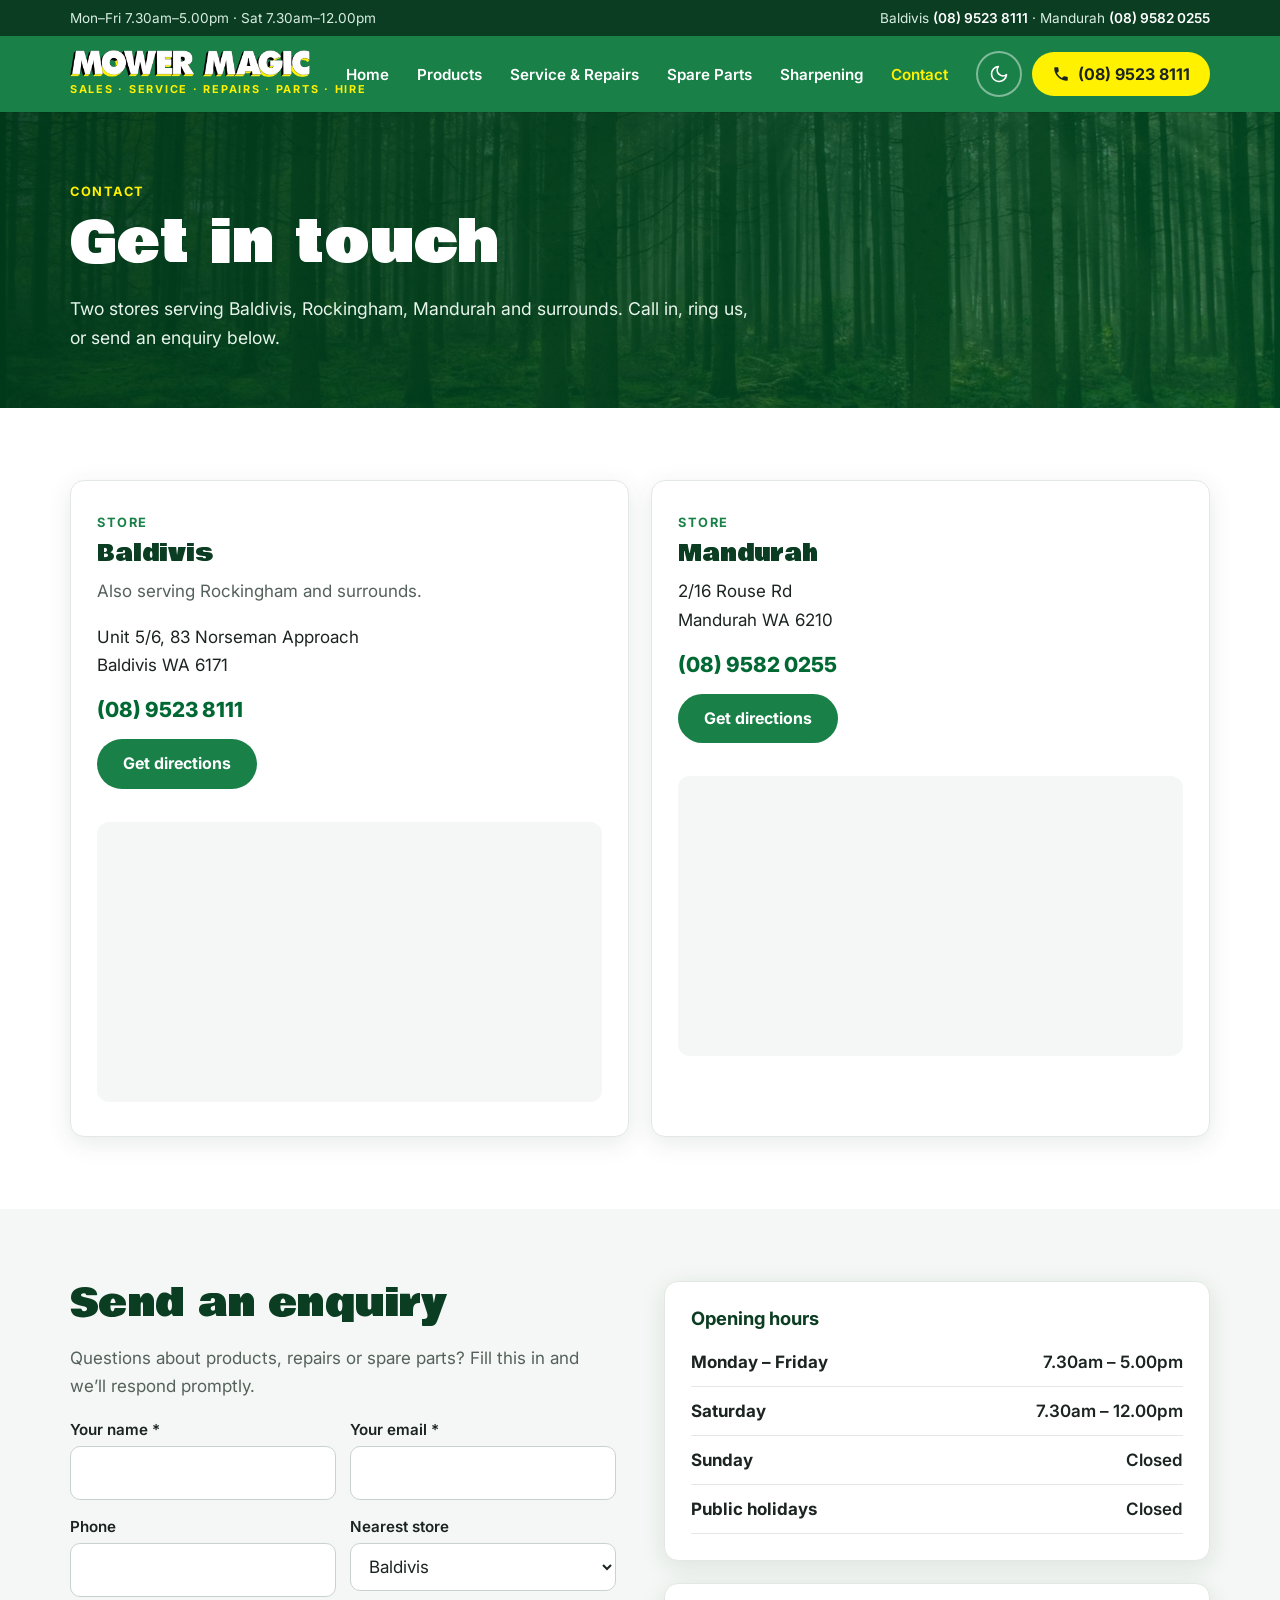
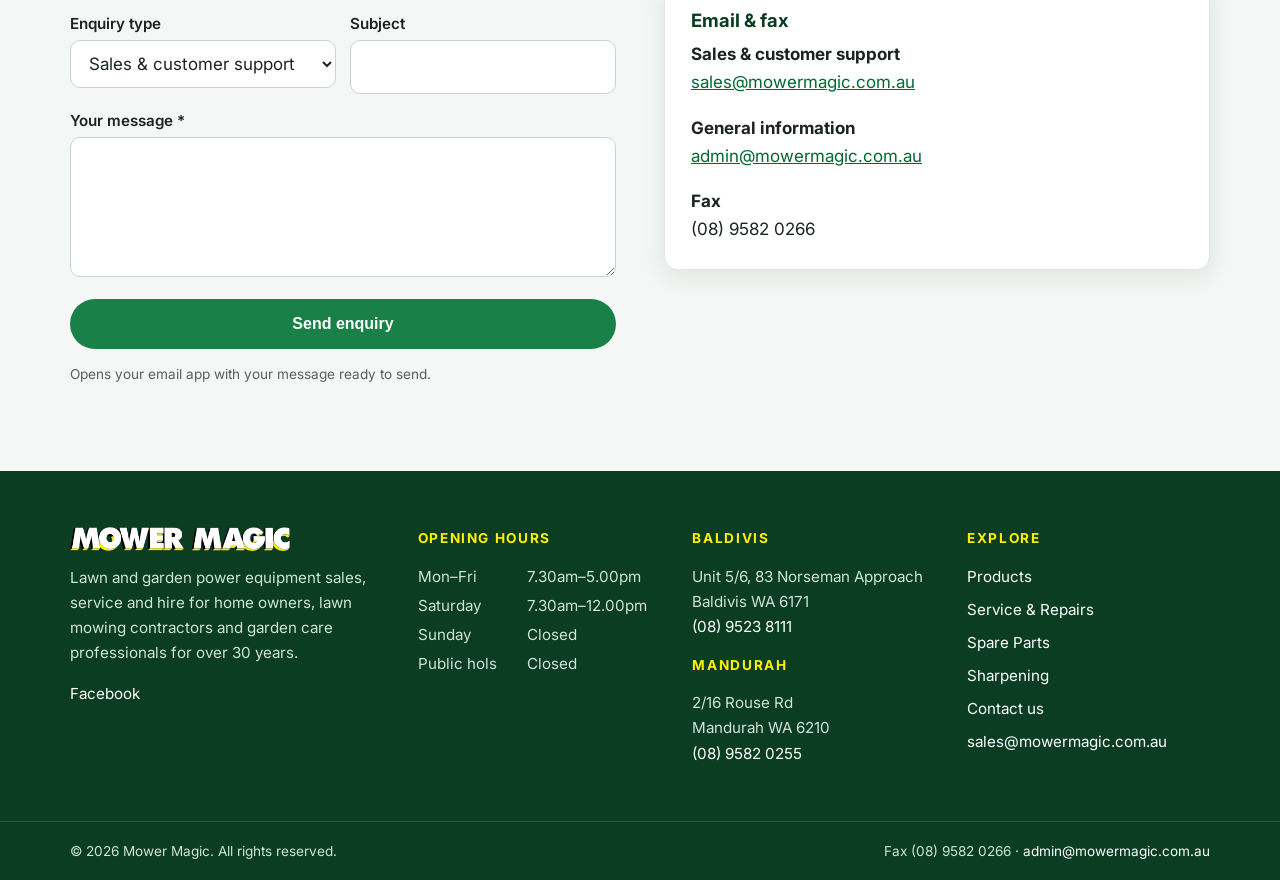
==== contact.html @ b49f6fb7 "Initial commit: mower-magic site" ====
<!DOCTYPE html>
<html lang="en-AU">
<head>
  <meta charset="utf-8">
  <meta name="viewport" content="width=device-width, initial-scale=1">
  <title>Contact | Mower Magic Baldivis &amp; Mandurah</title>
  <meta name="description" content="Contact Mower Magic in Baldivis (08) 9523 8111 or Mandurah (08) 9582 0255. Opening hours, directions and enquiries.">
  <meta name="theme-color" content="#198048">
  <script>(function(d){d.className+=' js';var t;try{t=localStorage.getItem('mm-theme')}catch(e){}if(t!=='light'&&t!=='dark'){t=window.matchMedia&&matchMedia('(prefers-color-scheme: dark)').matches?'dark':'light'}d.setAttribute('data-theme',t)})(document.documentElement);</script>
  <link rel="icon" href="images/logonew.png">
  <link rel="preconnect" href="https://fonts.googleapis.com">
  <link rel="preconnect" href="https://fonts.gstatic.com" crossorigin>
  <link href="https://fonts.googleapis.com/css2?family=Bowlby+One&family=Inter:wght@400;600;700;800&display=swap" rel="stylesheet">
  <link rel="stylesheet" href="css/style.css">
</head>
<body>
<a class="skip" href="#main">Skip to content</a>

<div class="topbar">
  <div class="container">
    <span>Mon&ndash;Fri 7.30am&ndash;5.00pm &middot; Sat 7.30am&ndash;12.00pm</span>
    <span>Baldivis <a href="tel:+61895238111">(08) 9523 8111</a> &middot; Mandurah <a href="tel:+61895820255">(08) 9582 0255</a></span>
  </div>
</div>

<header class="site-header">
  <div class="container">
    <a class="brand" href="index.html" aria-label="Mower Magic home">
      <img src="images/logoretina.png" alt="Mower Magic" width="800" height="87">
      <span>Sales &middot; Service &middot; Repairs &middot; Parts &middot; Hire</span>
    </a>
    <nav class="nav" id="site-nav" aria-label="Main">
      <a href="index.html">Home</a>
      <a href="products.html">Products</a>
      <a href="repairs.html">Service &amp; Repairs</a>
      <a href="parts.html">Spare Parts</a>
      <a href="sharpening.html">Sharpening</a>
      <a href="contact.html" aria-current="page">Contact</a>
    </nav>
    <div class="header-actions">
      <button class="theme-toggle" type="button" aria-label="Switch to dark mode" aria-pressed="false">
        <svg class="i-moon" viewBox="0 0 24 24" fill="none" stroke="currentColor" stroke-width="2" stroke-linecap="round" stroke-linejoin="round" aria-hidden="true"><path d="M21 12.8A9 9 0 1 1 11.2 3a7 7 0 0 0 9.8 9.8z"/></svg>
        <svg class="i-sun" viewBox="0 0 24 24" fill="none" stroke="currentColor" stroke-width="2" stroke-linecap="round" aria-hidden="true"><circle cx="12" cy="12" r="4"/><path d="M12 2v2M12 20v2M4.9 4.9l1.4 1.4M17.7 17.7l1.4 1.4M2 12h2M20 12h2M4.9 19.1l1.4-1.4M17.7 6.3l1.4-1.4"/></svg>
      </button>
      <a class="btn btn--yellow call-btn" href="tel:+61895238111" aria-label="Call Mower Magic Baldivis on (08) 9523 8111">
        <svg viewBox="0 0 24 24" fill="currentColor" aria-hidden="true"><path d="M6.6 10.8a15.1 15.1 0 0 0 6.6 6.6l2.2-2.2a1 1 0 0 1 1-.25 11.4 11.4 0 0 0 3.6.57 1 1 0 0 1 1 1V20a1 1 0 0 1-1 1A17 17 0 0 1 3 4a1 1 0 0 1 1-1h3.5a1 1 0 0 1 1 1c0 1.25.2 2.45.57 3.57a1 1 0 0 1-.25 1z"/></svg>
        <span class="call-label">(08) 9523 8111</span><span class="call-short">Call</span>
      </a>
      <button class="menu-toggle" type="button" aria-controls="site-nav" aria-expanded="false" aria-label="Open menu"><span></span></button>
    </div>
  </div>
</header>

<main id="main">

<section class="page-hero" style="--hero-img:url('../images/sliderbg11-1600.jpg')">
  <div class="container">
    <span class="eyebrow">Contact</span>
    <h1>Get in touch</h1>
    <p>Two stores serving Baldivis, Rockingham, Mandurah and surrounds. Call in, ring us, or send an enquiry below.</p>
  </div>
</section>

<section class="section">
  <div class="container grid grid--2">
    <div class="card loc">
      <span class="eyebrow">Store</span>
      <h3>Baldivis</h3>
      <p style="color:var(--muted)">Also serving Rockingham and surrounds.</p>
      <address>Unit 5/6, 83 Norseman Approach<br>Baldivis WA 6171</address>
      <a class="phone" href="tel:+61895238111">(08) 9523 8111</a>
      <p style="margin-top:12px"><a class="btn btn--green" href="https://www.google.com/maps/search/?api=1&amp;query=Unit+5%2F6%2C+83+Norseman+Approach%2C+Baldivis+WA+6171" rel="noopener">Get directions</a></p>
      <iframe class="map" title="Map of Mower Magic Baldivis" loading="lazy" referrerpolicy="no-referrer-when-downgrade"
        src="https://maps.google.com/maps?q=83%20Norseman%20Approach%2C%20Baldivis%20WA%206171&amp;z=15&amp;output=embed"></iframe>
    </div>
    <div class="card loc">
      <span class="eyebrow">Store</span>
      <h3>Mandurah</h3>
      <address>2/16 Rouse Rd<br>Mandurah WA 6210</address>
      <a class="phone" href="tel:+61895820255">(08) 9582 0255</a>
      <p style="margin-top:12px"><a class="btn btn--green" href="https://www.google.com/maps/search/?api=1&amp;query=2%2F16+Rouse+Rd%2C+Mandurah+WA+6210" rel="noopener">Get directions</a></p>
      <iframe class="map" title="Map of Mower Magic Mandurah" loading="lazy" referrerpolicy="no-referrer-when-downgrade"
        src="https://maps.google.com/maps?q=16%20Rouse%20Rd%2C%20Mandurah%20WA%206210&amp;z=15&amp;output=embed"></iframe>
    </div>
  </div>
</section>

<section class="section section--soft">
  <div class="container split split--top">
    <div>
      <h2>Send an enquiry</h2>
      <p style="color:var(--muted)">Questions about products, repairs or spare parts? Fill this in and we&rsquo;ll respond promptly.</p>
      <form class="form" id="enquiry-form">
        <div class="row">
          <div><label for="f-name">Your name *</label><input id="f-name" name="name" required autocomplete="name"></div>
          <div><label for="f-email">Your email *</label><input id="f-email" name="email" type="email" required autocomplete="email"></div>
        </div>
        <div class="row">
          <div><label for="f-phone">Phone</label><input id="f-phone" name="phone" type="tel" autocomplete="tel"></div>
          <div><label for="f-store">Nearest store</label>
            <select id="f-store" name="store"><option>Baldivis</option><option>Mandurah</option></select></div>
        </div>
        <div class="row">
          <div><label for="f-topic">Enquiry type</label>
            <select id="f-topic" name="topic"><option value="sales">Sales &amp; customer support</option><option value="general">General information</option></select></div>
          <div><label for="f-subject">Subject</label><input id="f-subject" name="subject"></div>
        </div>
        <div><label for="f-message">Your message *</label><textarea id="f-message" name="message" required></textarea></div>
        <button class="btn btn--green" type="submit">Send enquiry</button>
        <p class="form-note">Opens your email app with your message ready to send.</p>
      </form>
    </div>
    <div>
      <div class="card">
        <h3>Opening hours</h3>
        <table class="hours">
          <tr><th scope="row">Monday &ndash; Friday</th><td>7.30am &ndash; 5.00pm</td></tr>
          <tr><th scope="row">Saturday</th><td>7.30am &ndash; 12.00pm</td></tr>
          <tr><th scope="row">Sunday</th><td>Closed</td></tr>
          <tr><th scope="row">Public holidays</th><td>Closed</td></tr>
        </table>
      </div>
      <div class="card" style="margin-top:22px">
        <h3>Email &amp; fax</h3>
        <p><strong>Sales &amp; customer support</strong><br><a href="mailto:sales@mowermagic.com.au">sales@mowermagic.com.au</a></p>
        <p><strong>General information</strong><br><a href="mailto:admin@mowermagic.com.au">admin@mowermagic.com.au</a></p>
        <p><strong>Fax</strong><br>(08) 9582 0266</p>
      </div>
    </div>
  </div>
</section>
</main>

<footer class="site-footer">
  <div class="container">
    <div>
      <img class="footer-logo" src="images/logoretina.png" alt="Mower Magic" width="800" height="87" loading="lazy" decoding="async">
      <p>Lawn and garden power equipment sales, service and hire for home owners, lawn mowing contractors and garden care professionals for over 30 years.</p>
      <p><a href="https://www.facebook.com/mowermagicmandurah" rel="noopener">Facebook</a></p>
    </div>
    <div>
      <h4>Opening hours</h4>
      <div class="footer-hours">
        <span>Mon&ndash;Fri</span><span>7.30am&ndash;5.00pm</span>
        <span>Saturday</span><span>7.30am&ndash;12.00pm</span>
        <span>Sunday</span><span>Closed</span>
        <span>Public hols</span><span>Closed</span>
      </div>
    </div>
    <div>
      <h4>Baldivis</h4>
      <p>Unit 5/6, 83 Norseman Approach<br>Baldivis WA 6171<br><a href="tel:+61895238111">(08) 9523 8111</a></p>
      <h4>Mandurah</h4>
      <p>2/16 Rouse Rd<br>Mandurah WA 6210<br><a href="tel:+61895820255">(08) 9582 0255</a></p>
    </div>
    <div>
      <h4>Explore</h4>
      <ul>
        <li><a href="products.html">Products</a></li>
        <li><a href="repairs.html">Service &amp; Repairs</a></li>
        <li><a href="parts.html">Spare Parts</a></li>
        <li><a href="sharpening.html">Sharpening</a></li>
        <li><a href="contact.html">Contact us</a></li>
        <li><a href="mailto:sales@mowermagic.com.au">sales@mowermagic.com.au</a></li>
      </ul>
    </div>
  </div>
  <div class="footer-bottom">
    <div class="container">
      <span>&copy; <span id="year">2026</span> Mower Magic. All rights reserved.</span>
      <span>Fax (08) 9582 0266 &middot; <a href="mailto:admin@mowermagic.com.au">admin@mowermagic.com.au</a></span>
    </div>
  </div>
</footer>

<a class="mobile-call" href="tel:+61895238111">
  <svg viewBox="0 0 24 24" fill="currentColor" aria-hidden="true"><path d="M6.6 10.8a15.1 15.1 0 0 0 6.6 6.6l2.2-2.2a1 1 0 0 1 1-.25 11.4 11.4 0 0 0 3.6.57 1 1 0 0 1 1 1V20a1 1 0 0 1-1 1A17 17 0 0 1 3 4a1 1 0 0 1 1-1h3.5a1 1 0 0 1 1 1c0 1.25.2 2.45.57 3.57a1 1 0 0 1-.25 1z"/></svg>
  Call Baldivis (08) 9523 8111
</a>

<script src="js/main.js"></script>
</body>
</html>
---- css/style.css ----
/* Mower Magic — shared styles. Brand: green #198048 / #006832, yellow #fff100 */
:root {
  --green: #198048;
  --green-dark: #006832;
  --green-deep: #0b3d22;
  --yellow: #fff100;
  --yellow-soft: #fffbcc;
  --ink: #1b2420;
  --muted: #55615b;
  --line: #e3e8e5;
  --bg: #ffffff;
  --bg-soft: #f4f7f5;
  --radius: 14px;
  --shadow: 0 6px 24px rgba(11, 61, 34, .10);
  --shadow-lg: 0 14px 34px rgba(11, 61, 34, .16);
  --surface: #ffffff;
  --img-bg: #ffffff;
  --heading: #0b3d22;
  --link: #006832;
  --link-hover: #198048;
  --accent-text: #198048;
  --on-yellow: #1b2420;
  --yellow-line: #f1e98a;
  --input-border: #c9d3ce;
  --header-bg: #198048;
  --topbar-bg: #0b3d22;
  --menu-bg: #006832;
  --band-bg: #006832;
  --cta-bg: #198048;
  --footer-bg: #0b3d22;
  --glass: rgba(255, 255, 255, .94);
  --focus: #0a6b35;
  --ease: cubic-bezier(.2, .7, .2, 1);
  --max: 1180px;
  --head-font: "Bowlby One", Impact, "Arial Black", sans-serif;
  --body-font: "Inter", system-ui, -apple-system, "Segoe UI", Roboto, Arial, sans-serif;
}

*, *::before, *::after { box-sizing: border-box; }
html { scroll-behavior: smooth; -webkit-text-size-adjust: 100%; }
body {
  margin: 0;
  font-family: var(--body-font);
  font-size: 17px;
  line-height: 1.65;
  color: var(--ink);
  background: var(--bg);
  overflow-x: hidden;
}
img { max-width: 100%; height: auto; display: block; }
a { color: var(--link); transition: color .2s var(--ease); }
a:hover { color: var(--link-hover); }
h1, h2, h3 { line-height: 1.15; margin: 0 0 .5em; }
h1, h2 { font-family: var(--head-font); font-weight: 400; letter-spacing: .01em; }
h1 { font-size: clamp(2rem, 5.5vw, 3.6rem); }
h2 { font-size: clamp(1.6rem, 3.6vw, 2.4rem); color: var(--heading); }
h3 { font-size: 1.15rem; font-weight: 700; }
p { margin: 0 0 1em; }

.container { width: 100%; max-width: var(--max); margin: 0 auto; padding: 0 20px; }
.section { padding: 72px 0; }
.section--soft { background: var(--bg-soft); }
.section--green { background: var(--band-bg); color: #fff; }
.section--green h2 { color: #fff; }
.eyebrow {
  display: inline-block;
  font-size: .8rem; font-weight: 700; letter-spacing: .12em; text-transform: uppercase;
  color: var(--accent-text); margin-bottom: .6em;
}
.section--green .eyebrow, .hero .eyebrow, .page-hero .eyebrow { color: var(--yellow); }
.lead { font-size: 1.15rem; color: var(--muted); max-width: 720px; }
.center { text-align: center; }
.center .lead { margin-left: auto; margin-right: auto; }

/* Skip link */
.skip { position: absolute; left: -9999px; top: 0; background: var(--yellow); color: var(--on-yellow); padding: 8px 14px; z-index: 200; }
.skip:focus { left: 8px; top: 8px; }

/* Buttons */
.btn {
  display: inline-flex; align-items: center; justify-content: center; gap: .5em;
  padding: 14px 24px; border-radius: 999px;
  font-weight: 700; font-size: 1rem; text-decoration: none; line-height: 1.1;
  border: 2px solid transparent; cursor: pointer; transition: transform .2s var(--ease), background-color .2s var(--ease), color .2s var(--ease), box-shadow .2s var(--ease), border-color .2s var(--ease);
}
.btn:hover { transform: translateY(-2px); box-shadow: 0 8px 18px rgba(0,0,0,.18); }
.btn:active { transform: translateY(0); box-shadow: none; }
.btn--yellow { background: var(--yellow); color: var(--on-yellow); }
.btn--yellow:hover { background: #fff64d; color: var(--on-yellow); }
.btn--green { background: var(--green); color: #fff; }
.btn--green:hover { background: var(--green-dark); color: #fff; }
.btn--ghost { border-color: rgba(255,255,255,.7); color: #fff; }
.btn--ghost:hover { background: rgba(255,255,255,.12); color: #fff; }
.btn svg { width: 18px; height: 18px; flex: none; }

/* Top bar */
.topbar { background: var(--topbar-bg); color: #d9eee1; font-size: .85rem; }
.topbar .container { display: flex; justify-content: space-between; gap: 16px; padding-top: 7px; padding-bottom: 7px; flex-wrap: wrap; }
.topbar a { color: #fff; text-decoration: none; font-weight: 600; }
.topbar a:hover { color: var(--yellow); }

/* Header */
.site-header { position: sticky; top: 0; z-index: 100; background: transparent; box-shadow: 0 1px 0 rgba(0,0,0,.08); transition: box-shadow .3s var(--ease); }
/* Background sits on a pseudo-element so backdrop-filter never becomes the containing block for the fixed mobile nav */
.site-header::before { content: ""; position: absolute; inset: 0; z-index: -1; background: var(--header-bg); transition: opacity .3s var(--ease); }
.site-header.is-scrolled { box-shadow: 0 6px 24px rgba(0,0,0,.22); }
.site-header.is-scrolled::before { opacity: .96; -webkit-backdrop-filter: blur(12px) saturate(1.3); backdrop-filter: blur(12px) saturate(1.3); }
.site-header .container { display: flex; align-items: center; justify-content: space-between; gap: 16px; height: 76px; }
.brand { display: flex; flex-direction: column; text-decoration: none; min-width: 0; }
.brand img { width: 240px; height: auto; }
.brand span { color: var(--yellow); font-size: .68rem; font-weight: 700; letter-spacing: .16em; text-transform: uppercase; margin-top: 4px; white-space: nowrap; }
.nav { display: flex; align-items: center; gap: 4px; }
.nav a {
  color: #fff; text-decoration: none; font-weight: 600; font-size: .95rem;
  padding: 10px 12px; border-radius: 8px; white-space: nowrap;
  transition: background-color .2s var(--ease), color .2s var(--ease);
}
.nav a:hover { background: rgba(255,255,255,.12); color: #fff; }
.nav a[aria-current="page"] { color: var(--yellow); }
.header-actions { display: flex; align-items: center; gap: 10px; }
.call-btn { padding: 11px 18px; white-space: nowrap; }
.call-short { display: none; }
.menu-toggle {
  display: none; background: transparent; border: 2px solid rgba(255,255,255,.6); border-radius: 10px;
  width: 46px; height: 46px; padding: 0; cursor: pointer; color: #fff;
  align-items: center; justify-content: center;
}
.menu-toggle span, .menu-toggle span::before, .menu-toggle span::after {
  display: block; width: 22px; height: 2px; background: currentColor; border-radius: 2px; position: relative; transition: transform .2s, background .2s;
}
.menu-toggle span::before, .menu-toggle span::after { content: ""; position: absolute; left: 0; }
.menu-toggle span::before { top: -7px; }
.menu-toggle span::after { top: 7px; }
.menu-open .menu-toggle span { background: transparent; }
.menu-open .menu-toggle span::before { transform: translateY(7px) rotate(45deg); }
.menu-open .menu-toggle span::after { transform: translateY(-7px) rotate(-45deg); }

/* Hero (home) */
.hero {
  position: relative; color: #fff; overflow: hidden;
  background: linear-gradient(100deg, rgba(0,60,28,.92) 0%, rgba(0,80,38,.78) 45%, rgba(0,80,38,.35) 100%),
              url("../images/sliderbg2-1600.jpg") center / cover no-repeat;
}
.hero .container { display: grid; grid-template-columns: minmax(0, 1.1fr) minmax(0, .9fr); gap: 32px; align-items: center; padding-top: 72px; padding-bottom: 72px; }
.hero h1 { color: #fff; text-shadow: 3px 3px 0 rgba(0,0,0,.35); }
.hero h1 em { font-style: normal; color: var(--yellow); }
.hero p { font-size: 1.15rem; max-width: 560px; color: #e8f5ec; }
.hero-actions { display: flex; flex-wrap: wrap; gap: 12px; margin-top: 24px; }
.hero-img img { width: 100%; max-width: 560px; margin-left: auto; filter: drop-shadow(0 20px 30px rgba(0,0,0,.4)); }
.tagline { font-weight: 700; letter-spacing: .14em; text-transform: uppercase; font-size: .85rem; color: var(--yellow); margin-bottom: 14px; }

/* Stats strip */
.stats { background: var(--yellow); color: var(--on-yellow); }
.stats .container { display: grid; grid-template-columns: repeat(4, minmax(0, 1fr)); gap: 16px; padding-top: 22px; padding-bottom: 22px; }
.stat strong { display: block; font-family: var(--head-font); font-weight: 400; font-size: 1.6rem; line-height: 1.1; color: #0b3d22; }
.stat span { font-size: .9rem; font-weight: 600; }

/* Page hero (inner pages) */
.page-hero {
  color: #fff; padding: 64px 0 56px;
  background: linear-gradient(100deg, rgba(0,60,28,.93), rgba(0,90,42,.72)), var(--hero-img, url("../images/sliderbg2-1600.jpg")) center / cover no-repeat;
}
.page-hero h1 { color: #fff; margin-bottom: .3em; }
.page-hero p { color: #e8f5ec; font-size: 1.1rem; max-width: 680px; margin: 0; }

/* Cards & grids */
.grid { display: grid; gap: 22px; }
.grid--2 { grid-template-columns: repeat(2, minmax(0, 1fr)); }
.grid--3 { grid-template-columns: repeat(3, minmax(0, 1fr)); }
.grid--4 { grid-template-columns: repeat(4, minmax(0, 1fr)); }
.card {
  background: var(--surface); border: 1px solid var(--line); border-radius: var(--radius);
  padding: 26px; box-shadow: var(--shadow);
}
.card h3 { color: var(--heading); }
.card p:last-child { margin-bottom: 0; }
.icon-badge {
  width: 52px; height: 52px; border-radius: 14px; background: var(--yellow-soft); color: var(--accent-text);
  display: flex; align-items: center; justify-content: center; margin-bottom: 16px;
}
.icon-badge svg { width: 28px; height: 28px; }

.cat-card {
  display: flex; flex-direction: column; text-decoration: none; color: var(--ink);
  background: var(--surface); border-radius: var(--radius); overflow: hidden; border: 1px solid var(--line);
  box-shadow: var(--shadow); transition: transform .3s var(--ease), box-shadow .3s var(--ease);
}
.cat-card:hover { transform: translateY(-4px); box-shadow: var(--shadow-lg); color: var(--ink); }
.cat-card .cat-img { min-height: 0; background: linear-gradient(160deg, var(--green) 0%, var(--green-deep) 100%); aspect-ratio: 16 / 10; display: flex; align-items: center; justify-content: center; padding: 18px; }
.cat-card .cat-img img { width: 100%; height: 100%; object-fit: contain; filter: drop-shadow(0 10px 14px rgba(0,0,0,.35)); transition: transform .4s var(--ease); }
.cat-card:hover .cat-img img { transform: scale(1.06); }
.cat-card .cat-body { padding: 18px 20px 22px; }
.cat-card h3 { margin-bottom: .3em; color: var(--heading); }
.cat-card p { color: var(--muted); font-size: .95rem; margin: 0; }
.more { display: inline-block; margin-top: 10px; font-weight: 700; color: var(--accent-text); transition: transform .2s var(--ease); }
.cat-card:hover .more, .card:hover .more, .more:hover { transform: translateX(4px); }

.cat-list { display: flex; flex-wrap: wrap; gap: 10px; justify-content: center; margin-top: 28px; }
.cat-list a {
  text-decoration: none; padding: 10px 16px; border-radius: 999px; font-weight: 600; font-size: .95rem;
  background: var(--surface); border: 1px solid var(--line); color: var(--heading);
  transition: background-color .2s var(--ease), color .2s var(--ease), border-color .2s var(--ease);
}
.cat-list a:hover { background: var(--green); border-color: var(--green); color: #fff; }

/* Two-column feature */
.split { display: grid; grid-template-columns: minmax(0, 1fr) minmax(0, 1fr); gap: 48px; align-items: center; }
.split--top { align-items: start; }

/* Lists */
.ticks { list-style: none; padding: 0; margin: 0 0 1em; }
.ticks li { position: relative; padding-left: 32px; margin-bottom: 10px; }
.ticks li::before {
  content: ""; position: absolute; left: 0; top: .35em; width: 20px; height: 20px; border-radius: 50%;
  background: var(--green) url("data:image/svg+xml,%3Csvg xmlns='http://www.w3.org/2000/svg' viewBox='0 0 24 24' fill='none' stroke='%23fff100' stroke-width='3.5' stroke-linecap='round' stroke-linejoin='round'%3E%3Cpath d='M5 12l5 5L20 7'/%3E%3C/svg%3E") center / 12px no-repeat;
}
.pill-list { list-style: none; padding: 0; margin: 0; display: flex; flex-wrap: wrap; gap: 10px; }
.pill-list li { background: var(--surface); border: 1px solid var(--line); border-radius: 999px; padding: 8px 16px; font-weight: 600; font-size: .95rem; color: var(--heading); }
.section--soft .pill-list li { background: var(--surface); }
.section--green .pill-list li { background: rgba(255,255,255,.08); border-color: rgba(255,255,255,.25); color: #fff; }
.cols { columns: 3 200px; column-gap: 28px; padding-left: 1.1em; margin: 0; }
.cols li { margin-bottom: 6px; break-inside: avoid; }

/* Product grid */
.prod-nav {
  position: sticky; top: 76px; z-index: 50; background: var(--glass); -webkit-backdrop-filter: blur(8px); backdrop-filter: blur(8px);
  border-bottom: 1px solid var(--line);
}
.prod-nav .container { display: flex; gap: 8px; overflow-x: auto; padding-top: 12px; padding-bottom: 12px; scrollbar-width: thin; }
.prod-nav a {
  flex: none; text-decoration: none; padding: 8px 14px; border-radius: 999px; font-weight: 600; font-size: .9rem;
  background: var(--bg-soft); color: var(--heading); white-space: nowrap; transition: background-color .2s var(--ease), color .2s var(--ease);
}
.prod-nav a:hover { background: var(--green); color: #fff; }
.prod-section { padding: 56px 0 24px; scroll-margin-top: 140px; }
.prod-section + .prod-section { border-top: 1px solid var(--line); }
.prod-intro { max-width: 820px; color: var(--muted); }
.prod-grid { display: grid; grid-template-columns: repeat(auto-fill, minmax(230px, 1fr)); gap: 20px; margin-top: 28px; }
.prod {
  background: var(--surface); border: 1px solid var(--line); border-radius: var(--radius); overflow: hidden;
  display: flex; flex-direction: column; transition: box-shadow .3s var(--ease), transform .3s var(--ease);
}
.prod:hover { box-shadow: var(--shadow); transform: translateY(-2px); }
.prod .prod-img { aspect-ratio: 4 / 3; background: var(--img-bg); overflow: hidden; display: flex; align-items: center; justify-content: center; padding: 14px; border-bottom: 1px solid var(--line); }
.prod .prod-img img { width: 100%; height: 100%; object-fit: contain; transition: transform .4s var(--ease); }
.prod:hover .prod-img img { transform: scale(1.06); }
.prod .prod-body { padding: 16px 18px 18px; }
.prod h3 { font-size: 1.02rem; margin-bottom: .35em; color: var(--heading); }
.prod p { font-size: .92rem; color: var(--muted); margin: 0; }
.brand-tag { display: inline-block; font-size: .72rem; font-weight: 700; letter-spacing: .08em; text-transform: uppercase; color: var(--accent-text); margin-bottom: 4px; }
.info-boxes { display: grid; grid-template-columns: repeat(auto-fit, minmax(260px, 1fr)); gap: 18px; margin-top: 24px; }
.info-box { background: var(--bg-soft); border-left: 4px solid var(--green); border-radius: 10px; padding: 18px 20px; }
.info-box h3 { color: var(--heading); }
.info-box p { margin: 0; font-size: .95rem; color: var(--muted); }

/* CTA band */
.cta-band { background: var(--cta-bg); color: #fff; }
.cta-band .container { display: flex; align-items: center; justify-content: space-between; gap: 24px; padding-top: 44px; padding-bottom: 44px; flex-wrap: wrap; }
.cta-band h2 { color: #fff; margin: 0 0 .2em; }
.cta-band p { margin: 0; color: #e0f2e6; }
.cta-actions { display: flex; gap: 12px; flex-wrap: wrap; }

/* Hours table */
.hours { width: 100%; border-collapse: collapse; }
.hours th, .hours td { text-align: left; padding: 10px 0; border-bottom: 1px solid var(--line); }
.hours td { text-align: right; font-weight: 600; }
.section--green .hours th, .section--green .hours td { border-color: rgba(255,255,255,.2); }

/* Location cards */
.loc h3 { font-family: var(--head-font); font-weight: 400; font-size: 1.4rem; }
.loc address { font-style: normal; margin-bottom: 14px; }
.loc .phone { font-size: 1.3rem; font-weight: 800; text-decoration: none; color: var(--link); }
.map { border: 0; width: 100%; height: 280px; border-radius: 12px; margin-top: 16px; background: var(--bg-soft); }

/* Form */
.form { display: grid; gap: 14px; }
.form label { font-weight: 600; font-size: .95rem; display: block; margin-bottom: 4px; }
.form input, .form textarea, .form select {
  width: 100%; font: inherit; padding: 12px 14px; border: 1px solid var(--input-border); border-radius: 10px; background: var(--surface); transition: border-color .2s var(--ease), box-shadow .2s var(--ease); color: var(--ink);
}
.form input:focus, .form textarea:focus, .form select:focus { outline: none; box-shadow: 0 0 0 3px rgba(25,128,72,.35); border-color: var(--green); }
.form textarea { min-height: 140px; resize: vertical; }
.form .row { display: grid; grid-template-columns: minmax(0, 1fr) minmax(0, 1fr); gap: 14px; }
.form-note { font-size: .85rem; color: var(--muted); }

/* Footer */
.site-footer { background: var(--footer-bg); color: #cfe3d6; font-size: .95rem; }
.site-footer .container { display: grid; grid-template-columns: minmax(0, 1.3fr) repeat(3, minmax(0, 1fr)); gap: 32px; padding-top: 56px; padding-bottom: 40px; }
.site-footer h4 { color: var(--yellow); font-size: .85rem; letter-spacing: .12em; text-transform: uppercase; margin: 0 0 14px; }
.site-footer a { color: #fff; text-decoration: none; }
.site-footer a:hover { color: var(--yellow); }
.site-footer ul { list-style: none; margin: 0; padding: 0; }
.site-footer li { margin-bottom: 8px; }
.footer-logo { width: 220px; margin-bottom: 14px; }
.footer-hours { display: grid; grid-template-columns: auto auto; gap: 4px 16px; }
.footer-bottom { border-top: 1px solid rgba(255,255,255,.12); }
.footer-bottom .container { display: flex; justify-content: space-between; gap: 12px; flex-wrap: wrap; padding-top: 18px; padding-bottom: 18px; font-size: .85rem; grid-template-columns: none; }

/* Mobile call bar */
.mobile-call { display: none; }

/* ---------- Responsive ---------- */
@media (max-width: 1200px) {
  .nav a { padding: 10px 8px; font-size: .9rem; }
  .brand img { width: 200px; }
}

@media (max-width: 1100px) {
  .menu-toggle { display: inline-flex; }
  .nav {
    position: fixed; top: 76px; left: 0; right: 0; bottom: 0;
    flex-direction: column; align-items: stretch; gap: 0;
    background: var(--menu-bg); padding: 12px 20px 100px; overflow-y: auto;
    opacity: 0; transform: translateY(-10px); transition: opacity .2s ease, transform .2s ease, visibility .2s; visibility: hidden;
  }
  .menu-open .nav { opacity: 1; transform: none; visibility: visible; }
  .nav a { font-size: 1.15rem; padding: 16px 6px; border-bottom: 1px solid rgba(255,255,255,.12); border-radius: 0; }
  .menu-open { overflow: hidden; }
}

@media (max-width: 960px) {
  .hero .container { grid-template-columns: minmax(0, 1fr); padding-top: 48px; padding-bottom: 48px; }
  .hero-img img { max-width: 420px; margin: 0 auto; }
  .stats .container { grid-template-columns: repeat(2, minmax(0, 1fr)); }
  .grid--3, .grid--4 { grid-template-columns: repeat(2, minmax(0, 1fr)); }
  .split { grid-template-columns: minmax(0, 1fr); gap: 32px; }
  .site-footer .container { grid-template-columns: minmax(0, 1fr) minmax(0, 1fr); }
}

@media (max-width: 640px) {
  body { font-size: 16px; padding-bottom: 64px; }
  .section { padding: 52px 0; }
  .topbar { display: none; }
  .site-header .container { height: 66px; padding: 0 16px; }
  .container { padding: 0 16px; }
  .nav { top: 66px; }
  .prod-nav { top: 66px; }
  .brand img { width: 160px; }
  .brand span { font-size: .56rem; letter-spacing: .1em; }
  .call-btn { padding: 10px 14px; font-size: .9rem; }
  .call-btn .call-label { display: none; }
  .call-btn .call-short { display: inline; }
  .grid--2, .grid--3, .grid--4 { grid-template-columns: minmax(0, 1fr); }
  .form .row { grid-template-columns: minmax(0, 1fr); }
  .hero-actions .btn, .cta-actions .btn { flex: 1 1 100%; }
  .site-footer .container { grid-template-columns: minmax(0, 1fr); gap: 28px; }
  .prod-grid { grid-template-columns: repeat(2, minmax(0, 1fr)); gap: 12px; }
  .prod .prod-body { padding: 12px; }
  .prod h3 { font-size: .95rem; }
  .prod p { font-size: .85rem; }
  .mobile-call {
    display: flex; position: fixed; left: 0; right: 0; bottom: 0; z-index: 90;
    background: var(--yellow); color: var(--on-yellow); text-decoration: none; font-weight: 800; font-size: 1.05rem;
    align-items: center; justify-content: center; gap: 10px; height: 60px;
    box-shadow: 0 -4px 16px rgba(0,0,0,.15);
  }
  .mobile-call svg { width: 22px; height: 22px; }
}

@media (max-width: 380px) {
  .brand img { width: 140px; }
  .brand span { display: none; }
}

@media (max-width: 340px) {
  .prod-grid { grid-template-columns: minmax(0, 1fr); }
}

@media (prefers-reduced-motion: reduce) {
  * { transition: none !important; scroll-behavior: auto !important; }
}

/* ---------- Dark theme ---------- */
@media (prefers-color-scheme: dark) {
  :root:not([data-theme="light"]) {
    --bg: #0e1511; --bg-soft: #131d17; --surface: #18241d; --img-bg: #eef2ef;
    --ink: #e4ece7; --muted: #a2b1a9; --line: #26352c; --heading: #bfeccf;
    --link: #74d6a0; --link-hover: #a6ebc4; --accent-text: #74d6a0;
    --yellow-soft: rgba(255, 241, 0, .08); --yellow-line: rgba(255, 241, 0, .28);
    --input-border: #36483d; --header-bg: #0f4f2c; --topbar-bg: #07110b; --menu-bg: #0c3d22;
    --band-bg: #0b3a20; --cta-bg: #0f4f2c; --footer-bg: #07110b; --glass: rgba(14, 21, 17, .9);
    --focus: #fff100; --shadow: 0 6px 24px rgba(0, 0, 0, .35); --shadow-lg: 0 14px 34px rgba(0, 0, 0, .5);
  }
  :root:not([data-theme="light"]) body { color-scheme: dark; }
}
:root[data-theme="dark"] {
  --bg: #0e1511; --bg-soft: #131d17; --surface: #18241d; --img-bg: #eef2ef;
  --ink: #e4ece7; --muted: #a2b1a9; --line: #26352c; --heading: #bfeccf;
  --link: #74d6a0; --link-hover: #a6ebc4; --accent-text: #74d6a0;
  --yellow-soft: rgba(255, 241, 0, .08); --yellow-line: rgba(255, 241, 0, .28);
  --input-border: #36483d; --header-bg: #0f4f2c; --topbar-bg: #07110b; --menu-bg: #0c3d22;
  --band-bg: #0b3a20; --cta-bg: #0f4f2c; --footer-bg: #07110b; --glass: rgba(14, 21, 17, .9);
  --focus: #fff100; --shadow: 0 6px 24px rgba(0, 0, 0, .35); --shadow-lg: 0 14px 34px rgba(0, 0, 0, .5);
}
:root[data-theme="dark"] body { color-scheme: dark; }
/* Slightly soften photos on dark backgrounds */
:root[data-theme="dark"] .prod-img img, :root[data-theme="dark"] .card img { filter: brightness(.94); }
.theme-fade body, .theme-fade .card, .theme-fade .prod, .theme-fade .cat-card, .theme-fade .section--soft,
.theme-fade .site-footer, .theme-fade .site-header::before, .theme-fade .pill-list li {
  transition: background-color .3s var(--ease), color .3s var(--ease), border-color .3s var(--ease) !important;
}

/* Theme toggle */
.theme-toggle {
  width: 46px; height: 46px; flex: none; border-radius: 50%; border: 2px solid rgba(255,255,255,.45);
  background: transparent; color: #fff; cursor: pointer; display: inline-flex; align-items: center; justify-content: center;
  transition: background-color .2s var(--ease), border-color .2s var(--ease), transform .3s var(--ease);
}
.theme-toggle:hover { background: rgba(255,255,255,.12); border-color: #fff; }
.theme-toggle:active { transform: rotate(-20deg) scale(.95); }
.theme-toggle svg { width: 20px; height: 20px; }
.theme-toggle .i-sun { display: none; }
:root[data-theme="dark"] .theme-toggle .i-sun { display: block; }
:root[data-theme="dark"] .theme-toggle .i-moon { display: none; }

/* ---------- Focus styles ---------- */
:focus-visible { outline: 3px solid var(--focus); outline-offset: 3px; border-radius: 6px; }
.site-header :focus-visible, .topbar :focus-visible, .site-footer :focus-visible,
.section--green :focus-visible, .cta-band :focus-visible, .hero :focus-visible, .page-hero :focus-visible,
.mobile-call:focus-visible { outline-color: var(--yellow); }
.btn--yellow:focus-visible, .mobile-call:focus-visible { outline-color: #fff; }
.form input:focus-visible, .form textarea:focus-visible, .form select:focus-visible { outline: none; }

/* ---------- Scroll reveal ---------- */
.js .reveal { opacity: 0; transform: translateY(18px); }
.js .reveal.is-in {
  opacity: 1; transform: none;
  transition: opacity .45s var(--ease), transform .45s var(--ease);
  transition-delay: var(--delay, 0ms);
}

/* Mobile menu links slide in */
@media (max-width: 1100px) {
  .nav a { opacity: 0; transform: translateY(-6px); transition: opacity .25s var(--ease), transform .25s var(--ease), background-color .2s var(--ease); }
  .menu-open .nav a { opacity: 1; transform: none; }
  .menu-open .nav a:nth-child(2) { transition-delay: 30ms; }
  .menu-open .nav a:nth-child(3) { transition-delay: 60ms; }
  .menu-open .nav a:nth-child(4) { transition-delay: 90ms; }
  .menu-open .nav a:nth-child(5) { transition-delay: 120ms; }
  .menu-open .nav a:nth-child(6) { transition-delay: 150ms; }
  .nav { transition: opacity .25s var(--ease), transform .25s var(--ease), visibility .25s; }
}
@media (max-width: 640px) {
  .theme-toggle { width: 42px; height: 42px; }
  .header-actions { gap: 8px; }
}
@media (max-width: 380px) {
  .theme-toggle { width: 40px; height: 40px; }
  .menu-toggle { width: 42px; height: 42px; }
  .call-btn { padding: 10px 12px; }
}

/* ---------- Back to top ---------- */
.to-top {
  position: fixed; right: 18px; bottom: 22px; z-index: 80;
  width: 48px; height: 48px; border-radius: 50%; border: 0; cursor: pointer;
  background: var(--green); color: #fff; box-shadow: 0 8px 20px rgba(0,0,0,.25);
  display: flex; align-items: center; justify-content: center;
  opacity: 0; visibility: hidden; transform: translateY(12px);
  transition: opacity .25s var(--ease), transform .25s var(--ease), visibility .25s, background-color .2s var(--ease);
}
.to-top.is-visible { opacity: 1; visibility: visible; transform: none; }
.to-top:hover { background: var(--green-dark); transform: translateY(-2px); }
.to-top svg { width: 22px; height: 22px; }
@media (max-width: 640px) { .to-top { bottom: 76px; right: 14px; width: 44px; height: 44px; } }

/* ---------- Reduced motion ---------- */
@media (prefers-reduced-motion: reduce) {
  html { scroll-behavior: auto; }
  *, *::before, *::after { transition: none !important; animation: none !important; }
  .js .reveal { opacity: 1; transform: none; }
  .btn:hover, .cat-card:hover, .prod:hover, .to-top:hover,
  .cat-card:hover .cat-img img, .prod:hover .prod-img img, .cat-card:hover .more, .card:hover .more { transform: none; }
  .nav a { opacity: 1; transform: none; }
}
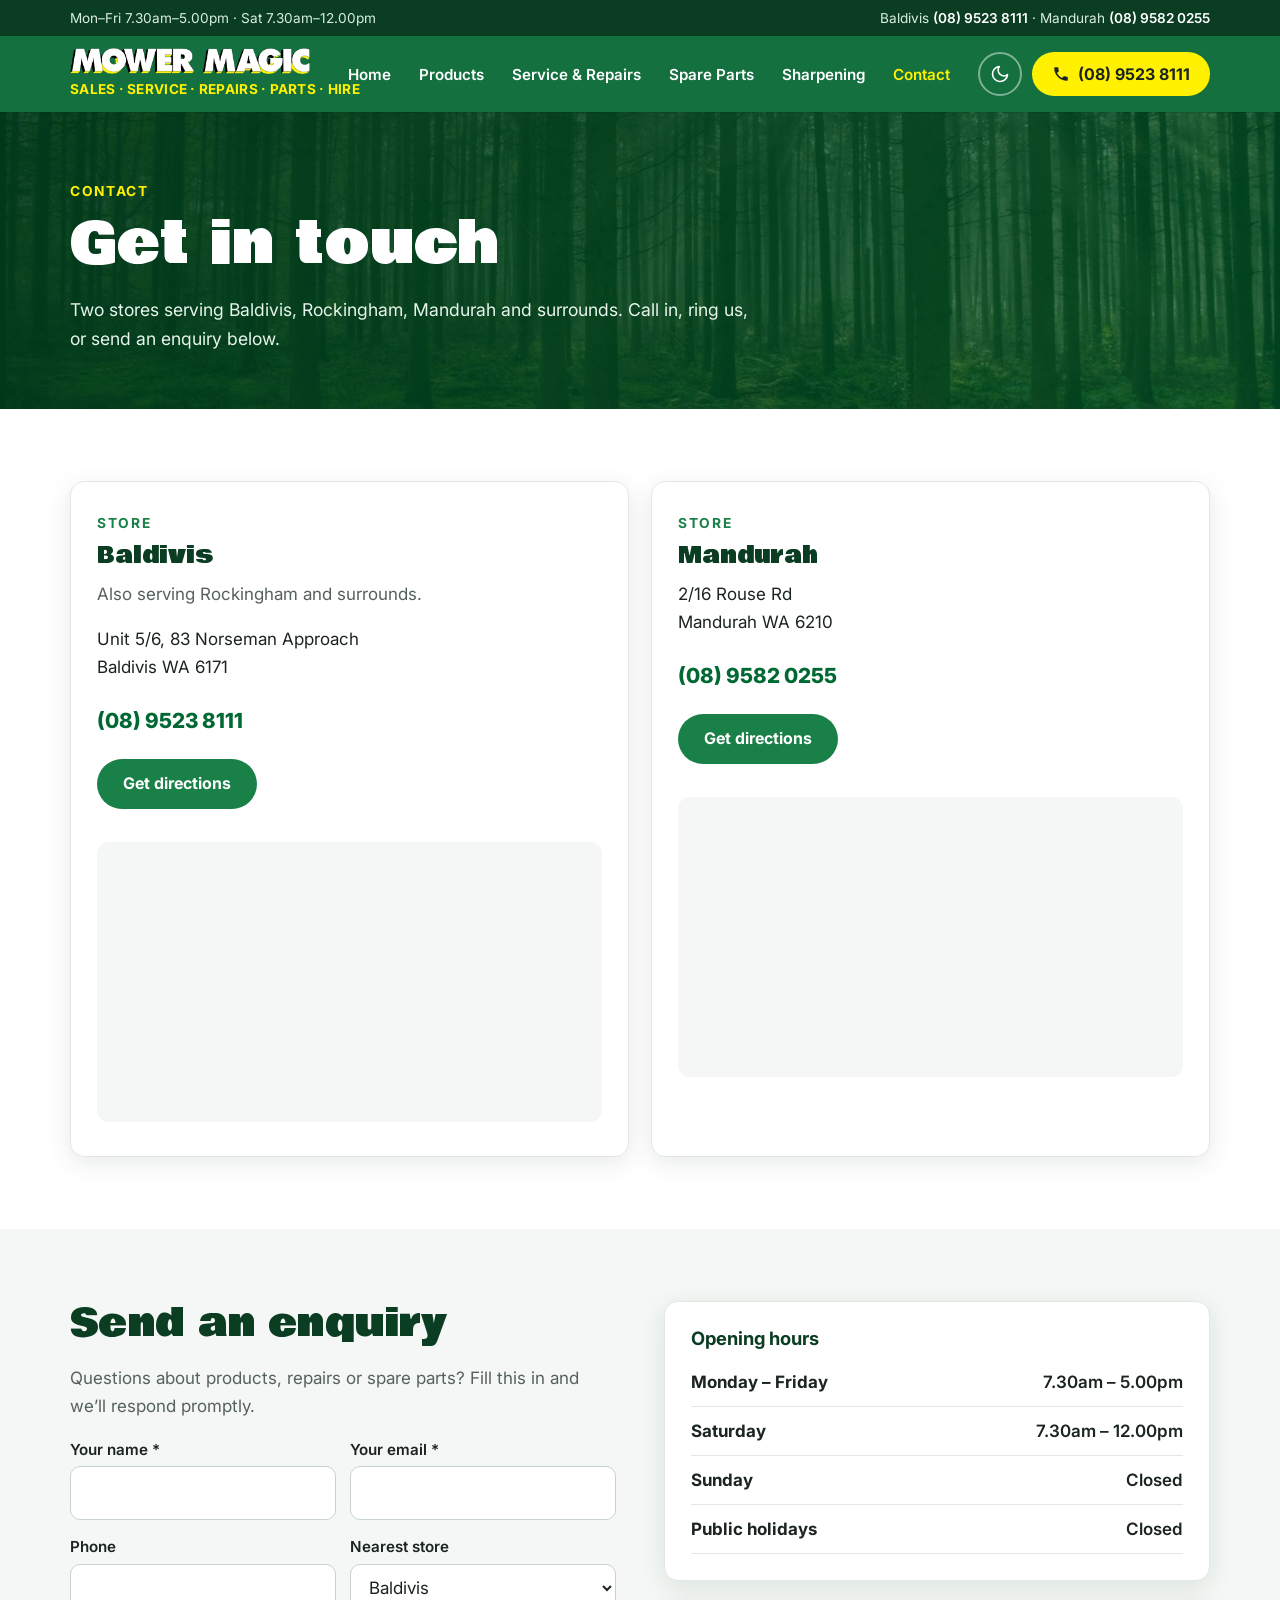
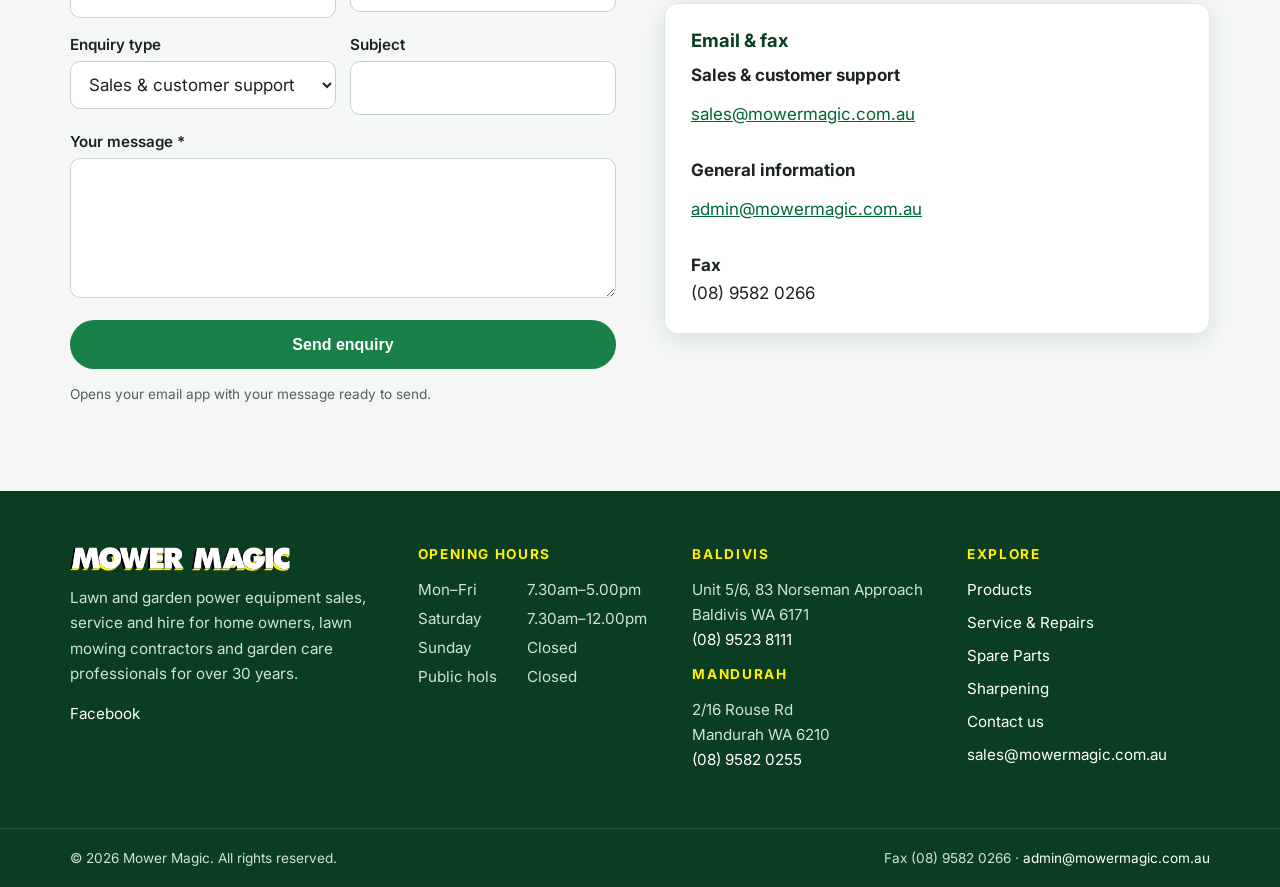
==== commit 34b4a6e3: "Fix tap targets, contrast, narrow phones and headings; add noindex; correct README claims" ====
--- a/contact.html
+++ b/contact.html
@@ -3,6 +3,7 @@
 <head>
   <meta charset="utf-8">
   <meta name="viewport" content="width=device-width, initial-scale=1">
+  <meta name="robots" content="noindex">
   <title>Contact | Mower Magic Baldivis &amp; Mandurah</title>
   <meta name="description" content="Contact Mower Magic in Baldivis (08) 9523 8111 or Mandurah (08) 9582 0255. Opening hours, directions and enquiries.">
   <meta name="theme-color" content="#198048">
@@ -62,6 +63,7 @@
 </section>
 
 <section class="section">
+    <h2 class="vh-h">Our stores</h2>
   <div class="container grid grid--2">
     <div class="card loc">
       <span class="eyebrow">Store</span>
@@ -139,7 +141,7 @@
       <p><a href="https://www.facebook.com/mowermagicmandurah" rel="noopener">Facebook</a></p>
     </div>
     <div>
-      <h4>Opening hours</h4>
+      <h3>Opening hours</h3>
       <div class="footer-hours">
         <span>Mon&ndash;Fri</span><span>7.30am&ndash;5.00pm</span>
         <span>Saturday</span><span>7.30am&ndash;12.00pm</span>
@@ -148,13 +150,13 @@
       </div>
     </div>
     <div>
-      <h4>Baldivis</h4>
+      <h3>Baldivis</h3>
       <p>Unit 5/6, 83 Norseman Approach<br>Baldivis WA 6171<br><a href="tel:+61895238111">(08) 9523 8111</a></p>
-      <h4>Mandurah</h4>
+      <h3>Mandurah</h3>
       <p>2/16 Rouse Rd<br>Mandurah WA 6210<br><a href="tel:+61895820255">(08) 9582 0255</a></p>
     </div>
     <div>
-      <h4>Explore</h4>
+      <h3>Explore</h3>
       <ul>
         <li><a href="products.html">Products</a></li>
         <li><a href="repairs.html">Service &amp; Repairs</a></li>
--- a/css/style.css
+++ b/css/style.css
@@ -286,7 +286,7 @@
 /* Footer */
 .site-footer { background: var(--footer-bg); color: #cfe3d6; font-size: .95rem; }
 .site-footer .container { display: grid; grid-template-columns: minmax(0, 1.3fr) repeat(3, minmax(0, 1fr)); gap: 32px; padding-top: 56px; padding-bottom: 40px; }
-.site-footer h4 { color: var(--yellow); font-size: .85rem; letter-spacing: .12em; text-transform: uppercase; margin: 0 0 14px; }
+.site-footer h3 { color: var(--yellow); font-size: .85rem; letter-spacing: .12em; text-transform: uppercase; margin: 0 0 14px; }
 .site-footer a { color: #fff; text-decoration: none; }
 .site-footer a:hover { color: var(--yellow); }
 .site-footer ul { list-style: none; margin: 0; padding: 0; }
@@ -473,3 +473,29 @@
   .cat-card:hover .cat-img img, .prod:hover .prod-img img, .cat-card:hover .more, .card:hover .more { transform: none; }
   .nav a { opacity: 1; transform: none; }
 }
+
+/* ---------- Spec fixes, 25 Nov 2026: tap targets, readable text, narrow phones ---------- */
+.vh-h { position: absolute; width: 1px; height: 1px; margin: -1px; padding: 0; overflow: hidden; clip-path: inset(50%); white-space: nowrap; border: 0; }
+@media (max-width: 900px) {
+  .site-footer a:not(.btn):not(:has(img, svg)) { display: inline-block; min-width: 44px; padding-top: 11px; padding-bottom: 11px; }
+  .site-footer ul { gap: 0; }
+  .site-footer li { margin-bottom: 0; padding-top: 0; padding-bottom: 0; align-items: center; }
+  .contact-list a { display: inline-block; padding-top: 11px; padding-bottom: 11px; }
+  .topbar a { display: inline-block; min-height: 44px; line-height: 44px; margin: -6px 0; }
+  .topbar .container { padding-top: 6px; padding-bottom: 6px; align-items: center; }
+}
+:root { --header-bg: #14703e; }
+:root[data-theme="dark"] { --header-bg: #0f4f2c; }
+.prod-nav a { display: inline-flex; align-items: center; min-height: 44px; }
+main p a[href^="mailto"] { display: inline-block; padding: 11px 0; }
+.eyebrow { font-size: .86rem; }
+.brand-tag { font-size: .85rem; letter-spacing: .04em; }
+.brand { min-height: 44px; justify-content: center; }
+.brand span { font-size: .85rem; letter-spacing: .02em; }
+.cta-band p { color: #fff; }
+.cat-list a { display: inline-flex; align-items: center; min-height: 44px; }
+.loc .phone, .loc a[href^="mailto"], .cat-card .more, a.more { display: inline-block; padding-top: 9px; padding-bottom: 9px; }
+.theme-toggle, .menu-toggle { width: 44px; height: 44px; }
+.call-btn { min-height: 44px; }
+@media (max-width: 1100px) { .brand span { display: none; } }
+@media (max-width: 380px) { .theme-toggle, .menu-toggle { width: 44px; height: 44px; } .site-header .container { gap: 10px; padding-left: 12px; padding-right: 12px; } }
